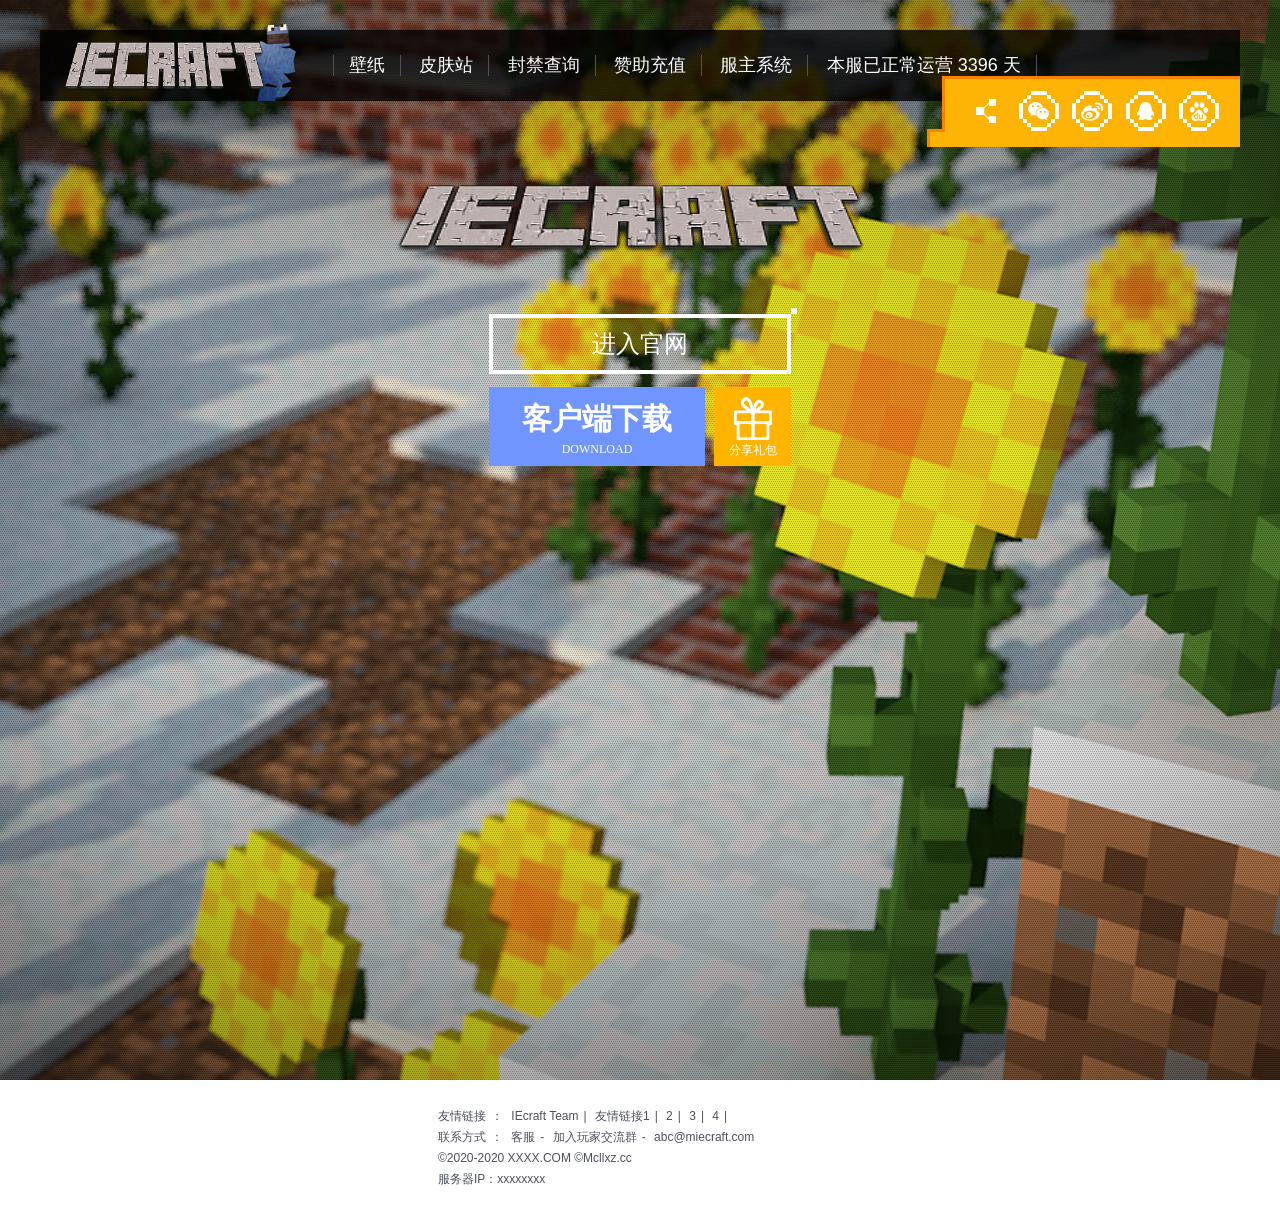
==== index.htm @ 5efed2fd "Add files via upload" ====
<!DOCTYPE html>
<!--[if lt IE 7 ]> <html class="ies ie6"> <![endif]-->
<!--[if IE 7 ]>    <html class="ies ie7"> <![endif]-->
<!--[if IE 8 ]>    <html class="ies ie8"> <![endif]-->
<!--[if IE 9 ]>    <html class="ie9"> <![endif]-->
<!--[if (gt IE 9)|!(IE)]><!-->
<html>
	<!--<![endif]-->

	<head>
		<meta charset="utf-8">
		<meta http-equiv="X-UA-Compatible" content="IE=edge">
		<title>IEcraft-Minecraft-服务器</title>
		<meta name="keywords" content="我的世界IEcraft服务器，我的世界，我的世界服务器，优秀的技术团队，无敌的策划团队，以及扎实基础的地图建筑团队，为玩家提供了一个优秀的游戏环境，让玩家在这里没有烦恼，只有欢声笑语" />
		<meta name="description" content="《IEcraft》，我的世界服务器，Minecraft，Minecraft服务器官网，Minecraft我的世界，IEcraft服务器官网，" />
		<script>
			(function() {
				var t = navigator.userAgent.toLowerCase(),
					n = t.match(/ipad/i) == "ipad",
					r = t.match(/iphone os/i) == "iphone os",
					i = t.match(/midp/i) == "midp",
					s = t.match(/rv:1.2.3.4/i) == "rv:1.2.3.4",
					o = t.match(/ucweb/i) == "ucweb",
					u = t.match(/android/i) == "android",
					a = t.match(/windows ce/i) == "windows ce",
					f = t.match(/windows mobile/i) == "windows mobile";
				n || r || i || s || o || u || a || f
			})()
		</script>
		<link rel="shortcut icon" href="http://mcllxz.cc:888/public/login/static/common/image/icon.ico" type="image/x-icon">
		<link href="./css/css.css" rel="stylesheet">
	</head>

	<body>
		<div class="bgbody">
			<div class="pa topbar">
				<h1 class="logo floatL"><a href="/main.html" target="_blank"><img src="style/picture//logo.png" width="230" height="81"></a></h1>
				<div class="tlink floatL">
					<a href="http://www.iecraft.com" target="_blank">壁纸</a>
					<a href="http://www.iecraft.com" target="_blank">皮肤站</a>
					<a href="http://www.iecraft.com" target="_blank">封禁查询</a>
					<a href="http://www.iecraft.com" target="_blank">赞助充值</a>
					
					<div class="dropdown">
                        <a href="#">服主系统</a>
                            <div class="dropdown-content">
                                <span onclick="window.open('http://www.iecraft.com')" target="_blank">服务器A组</span><br>
                                <span onclick="window.open('http://www.iecraft.com')" target="_blank">服务器B组</span><br>
							    <span onclick="window.open('http://www.iecraft.com')" target="_blank">服务器C组</span><br>
                            </div>
                    </div>
					
					<style>
.dropdown {
  position: relative;
  display: inline-block;
}
.dropdown-content {
  display: none;
  position: absolute;
  background-color: rgba(0,0,0,0.5);
  min-width: 80px;
  box-shadow: 0px 8px 16px 0px rgba(0,0,0,0.2);
  padding: 12px 16px;
  font-size:15px;
  top:20px
}
.dropdown:hover .dropdown-content {
  display: block;
}
</style>
				 <!-- 这下面是计算服务器运行时间，自行修改date日期即可。————IEcraft.com -->
			    <a href="#6">本服已正常运营 <SCRIPT language=JavaScript> 
	         	    var urodz= new Date("8/18/2017"); 
	             	var now = new Date(); 
	             	var ile = now.getTime() - urodz.getTime(); 
		            var dni = Math.floor(ile / (1000 * 60 * 60 * 24)); 
	             	document.write(+dni)</script> 天</a>
					<!-- 这下面是背景音乐的直链，有需要可以添加————IEcraft.com -->
			    <EMBED src="http://mcllxz.cc:88/guanwang.mp3" loop="true" width="0" height="0">
				</div>
				<div class="sharebox floatR">
					<i class="sp ico_share"></i>
					<a href="javascript:;" class="sp ico_cir shareTo" data-shareTo="wx"><i class="sp ico_wx"></i></a>
					<a href="javascript:;" class="sp ico_cir shareTo" data-shareTo="sinawb"><i class="sp ico_wb"></i></a>
					<a href="javascript:;" class="sp ico_cir shareTo" data-shareTo="qq"><i class="sp ico_qq"></i></a>
					<a href="javascript:;" class="sp ico_cir shareTo" data-shareTo="bdtb"><i class="sp ico_bd"></i></a>
					<div id="wxcode" class="pa"></div>
					<i class="pa cube"></i>
				</div>
				<div class="shooting">
					<i class="pa shooter1"></i>
					<i class="pa shooter2"></i>
					<i class="pa bullet1"></i>
					<i class="pa bullet2"></i>
				</div>
			</div>

			<div class="main">
				<div class="slogan pv"><img src="style/picture//t01d03314ba9c24106c.png" width="648" height="185"></div>
				<div class="inner">
					<a href="http://www.iecraft.com" class="mbtn btn1  ">进入官网<i class="pa"></i></a>
					<div class="box_r">
						<div class="box_r1">
							<div class="reg_m1"></div>
						</div>
					</div>
					<!-- 下面这里填写客户端下载地址——IEcraft.com -->
					<a href="http://www.iecraft.com" class="floatL mbtn btn2 dl_btn btn_qdxz1"><span class="cn">客户端下载</span><span class="en">DOWNLOAD</span></a>
					<!-- 如果没有可以改成其他或者删除——IEcraft.com -->
					<a href="http://www.iecraft.com" class="floatR mbtn btn3" target="_blank"><span class="sp ico_box"></span><span>分享礼包</span></a>
				</div>
			</div>

			<div class="pa bgr"></div>
			<div class="pa bgv"><i id="bgv"></i></div>
		</div>

		<div class="pub_footer">
			<style>
				.pub_footer {
					background: #fff;
					clear: both;
					font-size: 12px;
					padding: 25px 0;
					width: 100%
				}
				
				.pub_footerin {
					margin: 0 auto;
					width: 1000px
				}
				
				.footerlogo {
					display: block;
					float: left;
					width: 273px;
					height: 72px;
					margin-top: 10px;
					overflow: hidden;
					text-indent: -9999px;
					background: url(style/images/logo_game360.png) no-repeat
				}
				
				.footertxt {
					color: #4c505c;
					float: left;
					line-height: 21px;
					padding: 0 0 0 20px;
					width: 705px
				}
				
				.pub_footer .gap {
					padding-left: 5px
				}
				
				.pub_footer .footertxt a {
					display: inline-block;
					margin: 0 5px
				}
				
				.pub_footer .footertxt a,
				.pub_footer .footertxt a:hover {
					color: #4c505c
				}
			</style>
			<div class="pub_footerin clearfix">
				<a id="footerlogo" class="footerlogo" style="background:url(style/images/logo_360game.png) no-repeat;">360game</a>
				<div class="footertxt">
					<p>
						<a target="_blank" href="" class="foot_service">友情链接</a>：
						<!-- 请保留IEcraft的友情链接！其他可任意修改。只需把#改成你想要的链接————IEcraft.com -->
						<a target="_blank" href="http://www.iecraft.com/" class="foot_corp">IEcraft Team</a>|
						<a target="_blank" href="#" class="foot_corp">友情链接1</a>|
						<a target="_blank" href="#" class="foot_corp">2</a>|
						<a target="_blank" href="#" class="foot_corp">3</a>|
						<a target="_blank" href="#" class="foot_corp">4</a>|
					<p>
						<a target="_blank" href="#" class="foot_service">联系方式</a>：
						<a target="_blank" href="#" class="foot_corp">客服</a>-
						<a target="_blank" href="#" class="foot_protect">加入玩家交流群</a>-
						<a target="_blank" href="#" class="foot_protect">abc@miecraft.com </a>
					</p>
					<p class="gap foot_copy"></p>
					<!-- 下面是版权信息 ————IEcraft.com -->
					<p class="gap foot_copy">©2020-2020 XXXX.COM ©Mcllxz.cc</p>
					<p class="gap foot_copy">服务器IP：xxxxxxxx</p>
				</div>
			</div>
		</div>

		<!-- IEcraft Server JS -->
		<script src="style/js/monitor_analytic.js"></script>
		<script src="style/js/monitor_qdas.js"></script>
		<script>
			var host = window.location.host,
				hostKey = host.split("."),
				gkey = hostKey[0];
			monitor_qdas.setGlobalParams("gkey", gkey);
			var upage = {
				gkey: window.location.host.split("."),
				platform: window.location.host.match(/game|youxi/)
			};
			upage.platform == "youxi" && (document.getElementById("footerlogo").style.background = "url(http://www.mcllxz.cc/t0158382e087f3ca176.png) no-repeat")
		</script>
		<!-- LLTOWNSERVER端游打点JS end-->
		<!--[if lt IE 9]>
 <script src="style/js/d83e146046cf6533.js"></script>
 <script src="style/js/0d1eb5f1332f8111.js"></script>
 <script src="style/js/0593c0f7e8800030.js"></script>
<![endif]-->
		<script src="style/js/clientdata_common.js"></script>
		<!--IEcraft官网通用js组件-->
		<script type="text/javascript">
			(function() {
				var e, t = /(?:^|;\s)Q=(.*?);/,
					n = function(e, t) {
						var n = new RegExp("(^|&)" + e + "=([^&]*)(&|$)", "i"),
							r = location.search.substr(1).match(n);
						return r !== null ? unescape(r[2]) : t || null
					};
				e = n("from"), t = n("placeid"), e && monitor_qdas.setGlobalParams("from", e), t && monitor_qdas.setGlobalParams("placeid", t)
			})(), monitor_qdas.setUrl().setProject("QH_103_4#1_bzsj").getTrack().getClickAndKeydown().getClickHeatmap(10, 1), $(function() {
						$(".top_360logo").attr("href", "http://bzsj.game.360.cn/"), $(".showwxico").hover(function() {
							$(".showwxico img").fadeIn(200)
						}, function() {
							$(".showwxico img").stop(0).fadeOut(200)

						})
		</script>
		<script type="text/javascript">
			function getQueryString(e) {
				var t = new RegExp("(^|&)" + e + "=([^&]*)(&|$)"),
					n = window.location.search.substr(1).match(t);
				if(n != null) {
					var r = unescape(n[2]);
					return r.replace(/[><'"{}]/g, "")
				}
				return null
			}

			function downloadUrl(e) {
				for(var t = 0; t < qdxzArray.length; t++) e == qdxzArray[t][0] && ($(".btn_qdxz1").attr("href", links.url + qdxzArray[t][0] + links.dl), $(".btn_qdxz2").attr("href", links.url + qdxzArray[t][0] + links.client), qdxzArray[t][1] == "wd" ? $(".btn_qdxz2").remove() : qdxzArray[t][1] == "khd" && $(".btn_qdxz1").remove())
			}
			var links = {
					url: "http://bzsj.down.360-g.net/bzsj/setup/",
					dl: "/trove_downloader.exe",
					client: "/TroveInstall.zip"
				},
				dl_channel = getQueryString("channel"),
				qdxzArray = [
					[617350001, "all"],
					[623180001, "all"],
					[617340001, "wd"],
					[623180003, "wd"],
					[623180005, "wd"],
					[623180007, "wd"],
					[623180009, "wd"],
					[623180011, "wd"],
					[623180013, "wd"],
					[623180015, "wd"],
					[623180017, "wd"],
					[623180019, "wd"],
					[623180021, "wd"],
					[623180023, "wd"],
					[623180025, "wd"],
					[623180027, "wd"],
					[623180031, "wd"],
					[623180033, "wd"],
					[623180035, "wd"],
					[623180037, "wd"],
					[623180043, "wd"],
					[623180045, "wd"],
					[623180047, "wd"],
					[623180049, "wd"],
					[623180051, "wd"],
					[623180053, "wd"],
					[623180055, "wd"],
					[623180057, "wd"],
					[623180059, "wd"],
					[623180061, "wd"],
					[623180063, "wd"],
					[623180065, "wd"],
					[623180067, "wd"],
					[623180069, "wd"],
					[623180071, "wd"],
					[623180073, "wd"],
					[623180075, "wd"],
					[623180077, "all"],
					[623180079, "wd"],
					[623180081, "wd"],
					[623180083, "wd"],
					[623180085, "wd"],
					[623180087, "wd"],
					[623180089, "wd"],
					[623180091, "wd"],
					[623180093, "wd"],
					[623180095, "wd"],
					[623180097, "wd"],
					[623180099, "wd"],
					[623180101, "wd"],
					[623180103, "wd"],
					[623180105, "wd"],
					[623180107, "wd"],
					[623180109, "wd"]
				];
			downloadUrl(dl_channel)
		</script>
		<script src="style/js/pub_win3.js"></script>
		<script src="style/js/qrcode.js"></script>
		<script src="style/js/swfobject.js"></script>
		<script>
			function autobody() {
				var e = $(window).width();
				e <= 1102 ? $(".sharebox").hide() : $(".sharebox").show(), e <= 810 ? $("body").css("width", "810px") : $("body").removeAttr("style")
			}

			function shareToFunc(e) {
				var t = $(this).attr("data-shareTo"),
					n, r = {};
				r.url = e.data.url, r.title = e.data.title, r.pic = e.data.pic, r.pics = e.data.pic, r.desc = e.data.desc, r.summary = e.data.summary, r.site = e.data.site;
				if(t == "qq") n = "http://www.mcllxz.cc?";
				else if(t == "qzone") n = "http://www.mcllxz.cc?";
				else if(t == "bdtb") n = "http://www.mcllxz.cc?";
				else if(t == "sinawb") n = "http://www.mcllxz.cc?";
				else if(t == "wx") n = "http://www.mcllxz.cc?";
				var s = [];
				for(var o in r) s.push(o + "=" + encodeURIComponent(r[o] || ""));
				var u = (window.screen.availHeight - 750) / 2,
					a = (window.screen.availWidth - 680) / 2,
					f = n + s.join("&");
				window.open(f, "", "width=750, height=680, top=" + u + ", left=" + a + ", toolbar=no, menubar=no, scrollbars=no, location=yes, resizable=no, status=no");
				return
			}
			var option = {};
			option.regCB = function() {
				ucpass.getUserInfo(function(e) {
					$(".username").html(e.data.nickName), $(".box_r").animate({
						height: "123px"
					}, 300), $(".box_r1").hide(), $(".box_r2").show()
				})
			}, option.wrapper = $(".reg_m1"), ucpass.signup(option);
			if(canPlayVideoTag == 1) {
				var bgv = document.createElement("video");
				bgv.src = "http://mcllxz.cc:88/guanwang.mp4", bgv.controles = !1, bgv.autoplay = !0, bgv.loop = !0, bgv.muted = !0, $(".bgv").append(bgv)
			} else swfobject.embedSWF("http://p0.yx-s.com/d/bzsj/cover/cover-ys.swf", "bgv", "1920", "1080", "9.0.0", "http://s9.yx-s.com/static/1778de90f3fc0704.swf", flashvars, params, attributes);
			var shareInfo = {
				url: "http://www.mcllxz.cc/",
				title: "\u300aLL\u5c0f\u9547\u300b\u6211\u7684\u4e16\u754c\u670d\u52a1\u5668",
				desc: "\u300aLL\u5c0f\u9547\u300b\u4f60\u662f\u5426\u56e0\u4e3a\u627e\u4e0d\u5230\u4e00\u4e2a\u597d\u73a9\u7684\u670d\u52a1\u5668\u800c\u70e6\u607c\u5417\uff1f \u4f60\u662f\u5426\u60f3\u548c\u57fa\u53cb\u4e00\u8d77\u5728\u77ff\u6d1e\u91cc\u9759\u9759\u7684\u6316\u77ff\uff1f \u4f60\u662f\u5426\u60f3\u5728Minecraft\u91cc\u64b8\u51fa\u4e00\u5ea7\u5931\u843d\u7684\u5929\u7a7a\u4e4b\u57ce\uff1f \u4f60\u662f\u5426\u60f3\u548c\u5927\u5bb6\u4e00\u8d77\u5927\u6218\u672b\u5f71\u9f99\uff1f \u4f60\u662f\u5426\u60f3\u627e\u56deMinecraft\u6700\u5b81\u9759\u7684\u611f\u89c9\uff1f \u6765\u5427\uff01\u52a0\u5165\u6211\u4eec\u5427\uff01LL\u5c0f\u9547\u670d\u52a1\u5668\u6c38\u8fdc\u6b22\u8fce\u4f60\uff01 \u5e26\u4e0a\u57fa\u53cb\uff0c\u5f00\u542f\u9ea6\u514b\u98ce\uff0c\u5e26\u4e0a\u8033\u673a\u3002 \u8fd9\u4e2a\u4e16\u754c\u5c31\u662f\u4f60\u4eec\u7684\uff01 \u6700\u521d\u7684\u751f\u5b58\uff0c\u5c31\u662f\u6700\u7f8e\u7684\u98ce\u666f\u3002",
				summary: "\u300aLL\u5c0f\u9547\u300b\u4f60\u662f\u5426\u56e0\u4e3a\u627e\u4e0d\u5230\u4e00\u4e2a\u597d\u73a9\u7684\u670d\u52a1\u5668\u800c\u70e6\u607c\u5417\uff1f \u4f60\u662f\u5426\u60f3\u548c\u57fa\u53cb\u4e00\u8d77\u5728\u77ff\u6d1e\u91cc\u9759\u9759\u7684\u6316\u77ff\uff1f \u4f60\u662f\u5426\u60f3\u5728Minecraft\u91cc\u64b8\u51fa\u4e00\u5ea7\u5931\u843d\u7684\u5929\u7a7a\u4e4b\u57ce\uff1f \u4f60\u662f\u5426\u60f3\u548c\u5927\u5bb6\u4e00\u8d77\u5927\u6218\u672b\u5f71\u9f99\uff1f \u4f60\u662f\u5426\u60f3\u627e\u56deMinecraft\u6700\u5b81\u9759\u7684\u611f\u89c9\uff1f \u6765\u5427\uff01\u52a0\u5165\u6211\u4eec\u5427\uff01LL\u5c0f\u9547\u670d\u52a1\u5668\u6c38\u8fdc\u6b22\u8fce\u4f60\uff01 \u5e26\u4e0a\u57fa\u53cb\uff0c\u5f00\u542f\u9ea6\u514b\u98ce\uff0c\u5e26\u4e0a\u8033\u673a\u3002 \u8fd9\u4e2a\u4e16\u754c\u5c31\u662f\u4f60\u4eec\u7684\uff01 \u6700\u521d\u7684\u751f\u5b58\uff0c\u5c31\u662f\u6700\u7f8e\u7684\u98ce\u666f\u3002",
				pic: "http://www.mcllxz.cc/style/style/images/logo.png"
			};
			$(function() {
				var e = new QRCode(document.getElementById("wxcode"), {
					width: 200,
					height: 200
				});
				e.makeCode(shareInfo.url), $(".showcode").hover(function() {
					$("#wxcode").fadeIn(200)
				}, function() {
					$("#wxcode").hide()
				}), $("body").on("click", ".shareTo", shareInfo, shareToFunc), $(".show_r").one("mouseover", function() {
					$(".box_r").animate({
						height: "317px"
					}, 500), $(".main").animate({
						"margin-top": "150px"
					}, 500)
				}), $("html").hasClass("ies") && (autobody(), $(window).resize(function() {
					autobody()
				}));
				var t = {
					modus: "codeBlock",
					content: '<div class="cutin"><h2>\u656c\u8bf7\u671f\u5f85</h2></div>'
				};
				$("body").on("click", ".win_qd", t, openWin);
				var n = {
					modus: "pvwin",
					url: "http://mcllxz.cc:88/guanwang.mp4",
					width: 1280,
					height: 720,
					autoplay: !0
				};
				$("body").on("click", ".pv", n, playMedia)
			})
		</script>

		<style>
			.quc-mod-sign-up .quc-tip-icon {
				display: inline-block;
				vertical-align: top;
				margin: 0 0 0 5px;
				position: relative;
				top: 8px;
				background: url(style/images/ico.png) no-repeat;
				width: 15px;
				height: 15px
			}
			
			.quc-mod-sign-up .quc-tip-icon-correct {
				background-position: 0 0
			}
			
			.quc-mod-sign-up .quc-tip-icon-incorrect {
				background-position: 0 -15px
			}
			
			.quc-mod-sign-up .quc-left-bar,
			.quc-mod-sign-up a.quc-link-login,
			.quc-mod-sign-up .quc-tip-wrapper {
				display: none
			}
			
			.quc-mod-sign-up .quc-main {
				float: none;
				margin: 0;
				padding: 0;
				width: 100%;
				background: 0;
				border-left: 0;
				box-shadow: none
			}
			
			.quc-mod-sign-up .quc-main .quc-label,
			.quc-mod-sign-up .quc-input-bg,
			.quc-mod-sign-up .quc-input {
				display: inline-block;
				vertical-align: top;
				border: 0;
				background: 0
			}
			
			.quc-mod-sign-up .quc-main .quc-label {
				position: relative;
				top: 0;
				left: 0;
				margin: 0;
				text-align: right;
				padding-right: 10px;
				background: 0
			}
			
			.quc-mod-sign-up .quc-field .quc-input-bg {
				width: auto;
				padding: 0;
				margin: 0;
				border: 0
			}
			
			.quc-mod-sign-up .quc-input-short .quc-input-bg {
				background: 0
			}
			
			.quc-mod-sign-up .quc-field .quc-tip {
				display: block;
				overflow: hidden
			}
			
			.quc-mod-sign-up a.quc-captcha-change {
				display: inline-block;
				margin: 0;
				vertical-align: top
			}
			
			.reg_m1 .quc-mod-sign-up .quc-field {
				height: 50px
			}
			
			.reg_m1 .quc-mod-sign-up .quc-main .quc-label,
			.reg_m1 .quc-mod-sign-up .quc-input-bg,
			.reg_m1 .quc-mod-sign-up .quc-input {
				height: 29px;
				line-height: 29px
			}
			
			.reg_m1 .quc-mod-sign-up .quc-main .quc-label {
				width: 60px;
				color: #fff;
				font-size: 12px
			}
			
			.reg_m1 .quc-mod-sign-up .quc-input {
				width: 190px;
				padding: 0 5px;
				height: 27px;
				line-height: 27px;
				color: #fff;
				border: 0;
				background: url(style/images/bg_cover.png)
			}
			
			.reg_m1 .quc-mod-sign-up .quc-input-short .quc-input {
				width: 74px
			}
			
			.reg_m1 .quc-mod-sign-up .quc-field .quc-tip {
				margin-left: 71px;
				color: #ff3200;
				line-height: 20px;
				font-size: 12px
			}
			
			.reg_m1 .quc-mod-sign-up .quc-field-captcha .quc-tip {
				width: 220px
			}
			
			.reg_m1 .quc-mod-sign-up a.quc-captcha-change {
				height: 29px;
				line-height: 29px;
				color: #ff3200
			}
			
			.reg_m1 .quc-mod-sign-up .quc-field-licence {
				margin: 0;
				height: 20px;
				color: #fff;
				text-align: center
			}
			
			.reg_m1 .quc-mod-sign-up .quc-field-licence a {
				color: #fff
			}
			
			.reg_m1 .quc-mod-sign-up .quc-captcha-img {
				margin: 0 5px;
				width: 70px;
				height: 29px
			}
			
			.quc-mod-sign-up .quc-button,
			.quc-mod-sign-up .quc-button:hover,
			.reg_m1 .quc-mod-sign-up .quc-field-submit {
				height: 42px
			}
			
			.quc-mod-sign-up .quc-button,
			.quc-mod-sign-up .quc-button:hover {
				background: #39ab49;
				display: block;
				margin: 0 auto;
				width: 167px;
				height: 39px;
				line-height: 38px;
				color: #fff;
				font-size: 18px;
				overflow: hidden;
				cursor: pointer;
				border: 0;
				text-indent: 0;
				font-family: microsoft yahei
			}
			
			.reg_m1 .quc-mod-sign-up .quc-quc-field-submit {
				margin-bottom: 5px
			}
			
			.cutin {
				background: #fff;
				padding: 30px 50px;
				font-size: 20px
			}
			
			.bgv {
				top: 0;
				left: 0;
				width: 100%;
				height: 1080px;
				margin: 0
			}
			
			.bgv video {
				width: 100%;
				height: 100%;
				object-fit: cover
			}
			
			@media screen and (max-width:1102px) {
				.bgv video {
					display: none
				}
			}
			
			.closeWin {
				text-indent: -999em
			}
		</style>
	</body>

</html>
---- css/css.css ----
.closeWin,
			.main .slogan,
			.sp {
				cursor: pointer
			}
			
			body {
				font-size: 12px;
				font-family: microsoft yahei, Arial;
				background: #fff;
				overflow-x: hidden
			}
			
			blockquote,
			body,
			dd,
			div,
			dl,
			dt,
			fieldset,
			form,
			h1,
			h2,
			h3,
			h4,
			h5,
			h6,
			input,
			li,
			ol,
			p,
			pre,
			td,
			textarea,
			th,
			ul {
				padding: 0;
				margin: 0
			}
			
			abbr,
			acronym,
			img {
				border: 0
			}
			
			address,
			caption,
			cite,
			code,
			dfn,
			em,
			th,
			var {
				font-weight: 400;
				font-style: normal
			}
			
			ol,
			ul {
				list-style: none
			}
			
			button,
			input,
			optgroup,
			option,
			select,
			textarea {
				font-family: inherit;
				font-size: inherit;
				font-style: inherit;
				font-weight: inherit;
				outline: 0
			}
			
			table {
				border-collapse: collapse;
				border-spacing: 0
			}
			
			textarea {
				resize: none
			}
			
			a:hover,
			a:link,
			a:visited {
				text-decoration: none
			}
			
			a:focus {
				outline: 0
			}
			
			@font-face {
				font-family: fk;
				src: url("../../s5.qhres.com/static/c21f2aa87c5f5036.ttf")/*tpa=http://s5.qhres.com/static/c21f2aa87c5f5036.ttf*/, url("../../s5.qhres.com/static/824177d40a777a3b.eot")/*tpa=http://s5.qhres.com/static/824177d40a777a3b.eot*/
			}
			
			html {
				*overflow-x: hidden
			}
			
			.clearfix,
			.floatG {
				*zoom: 1
			}
			
			.clearfix:after,
			.floatG:after {
				content: ".";
				display: block;
				height: 0;
				clear: both;
				visibility: hidden
			}
			
			.bgbody,
			.bgr {
				height: 1080px
			}
			
			.clearb {
				clear: both
			}
			
			.alignC {
				text-align: center
			}
			
			.alignR {
				text-align: right
			}
			
			.box_r2,
			.mbtn {
				text-align: center
			}
			
			.floatG li,
			.floatL {
				float: left;
				_display: inline
			}
			
			.floatR {
				float: right;
				_display: inline
			}
			
			.pa {
				position: absolute
			}
			
			.bgbody,
			.btn1,
			.main,
			.sharebox {
				position: relative
			}
			
			.bgbody {
				background: url("../style/images/t015cb7cde0d3f0277b.jpg")/*tpa=http://www.mcllxz.cc/style/images/t015cb7cde0d3f0277b.jpg*/ center top no-repeat;
				padding-top: 1px
			}
			
			.bgr {
				z-index: 2;
				top: 0;
				left: 0;
				width: 100%;
				background: url("../style/images/bg_r.png")/*tpa=http://www.mcllxz.cc/style/images/bg_r.png*/
			}
			
			.topbar {
				z-index: 10;
				top: 30px;
				left: 40px;
				right: 40px;
				height: 71px;
				background: url("../style/images/bg_c.png")/*tpa=http://www.mcllxz.cc/style/images/bg_c.png*/
			}
			
			.topbar .logo {
				margin: -4px 54px 0 9px
			}
			
			.topbar .tlink {
				margin-top: 25px;
				height: 21px;
				border-left: 1px solid #564f5a
			}
			
			.topbar .tlink a {
				display: inline-block;
				height: 21px;
				line-height: 21px;
				border-right: 1px solid #564f5a;
				font-size: 18px;
				color: #fff;
				padding: 0 15px
			}
			
			.topbar .tlink ul {
				display: inline-block;
				height: 21px;
				line-height: 21px;
				border-right: 1px solid #564f5a;
				font-size: 18px;
				color: #fff;
				padding: 0 15px
			}
			
			.topbar .tlink a:hover {
				color: #ff0
			}
			
			.dropdown-content span:hover {
				color: #ff0
			}
			
			.dropdown-content span {
				color: #fff;
				display:block;
				cursor: pointer;
			}
			.dropdown {
  position: relative;
  display: inline-block;
}
.dropdown-content {
  display: none;
  position: absolute;
  background-color: rgba(0,0,0,0.5);
  min-width: 160px;
  box-shadow: 0px 8px 16px 0px rgba(0,0,0,0.2);
  padding: 12px 16px;
  font-size:15px;
  top:20px
}
.dropdown:hover .dropdown-content {
  display: block;
}
			.sharebox,
			.sharebox .cube {
				border-top: 3px solid #fd8201;
				border-left: 3px solid #fd8201;
				background: #fdb404
			}
			
			.sharebox {
				height: 56px;
				padding: 12px 21px 0
			}
			
			.sharebox .cube {
				left: -18px;
				bottom: 0;
				width: 15px;
				height: 15px
			}
			
			.sp {
				background: url("../style/images/sp.png")/*tpa=http://www.mcllxz.cc/style/images/sp.png*/ no-repeat
			}
			
			.ico_dl {
				background-position: -40px 0
			}
			
			.ico_share {
				background-position: -80px 0
			}
			
			.ico_cir {
				background-position: -120px 0
			}
			
			.ico_wx {
				background-position: -280px 0
			}
			
			.ico_wb {
				background-position: -240px 0
			}
			
			.ico_qq {
				background-position: -200px 0
			}
			
			.ico_bd {
				background-position: -160px 0
			}
			
			.ico_box {
				margin: 10px auto 2px;
				width: 38px;
				height: 43px;
				background-position: 0 -41px
			}
			
			.sharebox a,
			.sharebox i {
				display: inline-block;
				height: 40px;
				overflow: hidden;
				vertical-align: top
			}
			
			.sharebox i {
				width: 40px
			}
			
			.sharebox a {
				margin-left: 10px
			}
			
			.sharebox a:hover i {
				-moz-transform: rotateY(180deg);
				-webkit-transform: rotateY(180deg);
				transform: rotateY(180deg)
			}
			
			#wxcode {
				top: 70px;
				left: 0;
				display: none
			}
			
			.btn1,
			.mbtn span {
				display: block
			}
			
			#wxcode img {
				border: 5px solid #fff
			}
			
			.main {
				z-index: 9;
				margin: 125px auto 0;
				width: 668px
			}
			
			.main .inner {
				margin: 0 auto;
				width: 302px
			}
			
			.mbtn {
				color: #fff
			}
			
			.btn1 {
				margin-bottom: 13px;
				height: 52px;
				line-height: 52px;
				border: 4px solid #fff;
				font-size: 24px
			}
			
			.btn1 i {
				top: -10px;
				right: -10px;
				background: #fff;
				width: 6px;
				height: 6px
			}
			
			.btn2,
			.btn3 {
				height: 79px
			}
			
			.btn1:hover,
			.btn1:hover i {
				border-color: #e4ebf6;
				color: #e4ebf6;
				box-shadow: 0 0 10px #000;
				text-shadow: 0 0 10px #000
			}
			
			.btn2 {
				width: 216px;
				background: #7195ff
			}
			
			.btn2 .cn {
				font-size: 30px;
				font-weight: 700;
				padding: 12px 0 2px
			}
			
			.btn2 .en {
				font-size: 12px;
				font-family: fk
			}
			
			.btn2:hover {
				background: #a1aaff
			}
			
			.btn3 {
				width: 77px;
				background: #ffb400
			}
			
			.btn3:hover {
				background: #ff9c00
			}
			
			.box_r {
				height: 0;
				overflow: hidden
			}
			
			.box_r2 {
				font-size: 16px;
				color: #fff;
				line-height: 34px;
				display: none
			}
			
			.box_r1,
			.box_r2 {
				padding: 20px 0;
				border: 1px solid #706b89;
				background: url("../style/images/bg_cover.png")/*tpa=http://www.mcllxz.cc/style/images/bg_cover.png*/
			}
			
			.bgv {
				top: 0;
				left: 50%;
				margin-left: -960px;
				width: 1920px;
				height: 1080px
			}
			
			.unl,
			a.unl,
			a.unl:visited {
				text-decoration: underline
			}
			
			.hue_red,
			a.hue_red,
			a.hue_red:visited {
				color: red
			}
			
			.winBox {
				position: fixed;
				_position: absolute;
				left: 50%;
				z-index: 99999;
				display: none
			}
			
			.closeWin,
			.winCover {
				position: absolute;
				top: 0
			}
			
			.winCover {
				background: url("../style/images/t01007bcc56c805e463.png")/*tpa=http://www.mcllxz.cc/style/images/t01007bcc56c805e463.png*/;
				_filter: Alpha(Opacity=80);
				width: 100%;
				left: 0;
				z-index: 99990
			}
			
			.closeWin {
				right: -30px;
				width: 30px;
				height: 30px;
				overflow: hidden;
				background: url("../style/images/x.png")/*tpa=http://www.mcllxz.cc/style/images/x.png*/ #000
			}
			
			.mbtn,
			.sharebox i,
			.topbar .tlink a {
				-moz-transition: all linear .2s;
				-webkit-transition: all linear .2s;
				transition: all linear .2s
			}
			
			@media screen and (max-width:1102px) {
				.sharebox {
					display: none
				}
			}
			
			@media screen and (max-width:810px) {
				body {
					width: 810px
				}
			}
			
			.topbar .logo,
			.topbar .tlink,
			.topbar .sharebox {
				position: relative;
				z-index: 5
			}
			
			.shooting {
				position: absolute;
				width: 100%;
				top: 0;
				left: 0;
				height: 71px
			}
			
			.shooting i {
				background: url("../style/images/t01bded47820389b871.png")/*tpa=http://www.mcllxz.cc/style/images/t01bded47820389b871.png*/ no-repeat;
				overflow: hidden
			}
			
			.shooting i.shooter1 {
				z-index: 1;
				left: 202px;
				bottom: 0;
				width: 95px;
				height: 77px
			}
			
			.shooting i.shooter2 {
				z-index: 1;
				right: 298px;
				bottom: 0;
				width: 81px;
				height: 89px;
				background-position: -96px 0
			}
			
			.shooting i.bullet1 {
				top: 11px;
				left: 220px;
				width: 72px;
				height: 8px;
				background-position: 0 -78px;
				animation: bullet1 linear infinite 2s
			}
			
			@keyframes bullet1 {
				100% {
					transform: translateX(900px)
				}
			}
			
			.shooting i.bullet2 {
				top: 13px;
				right: 330px;
				width: 90px;
				height: 5px;
				background-position: -87px -90px;
				animation: bullet2 linear infinite 2s
			}
			
			@keyframes bullet2 {
				100% {
					transform: translateX(-900px)
				}
			}
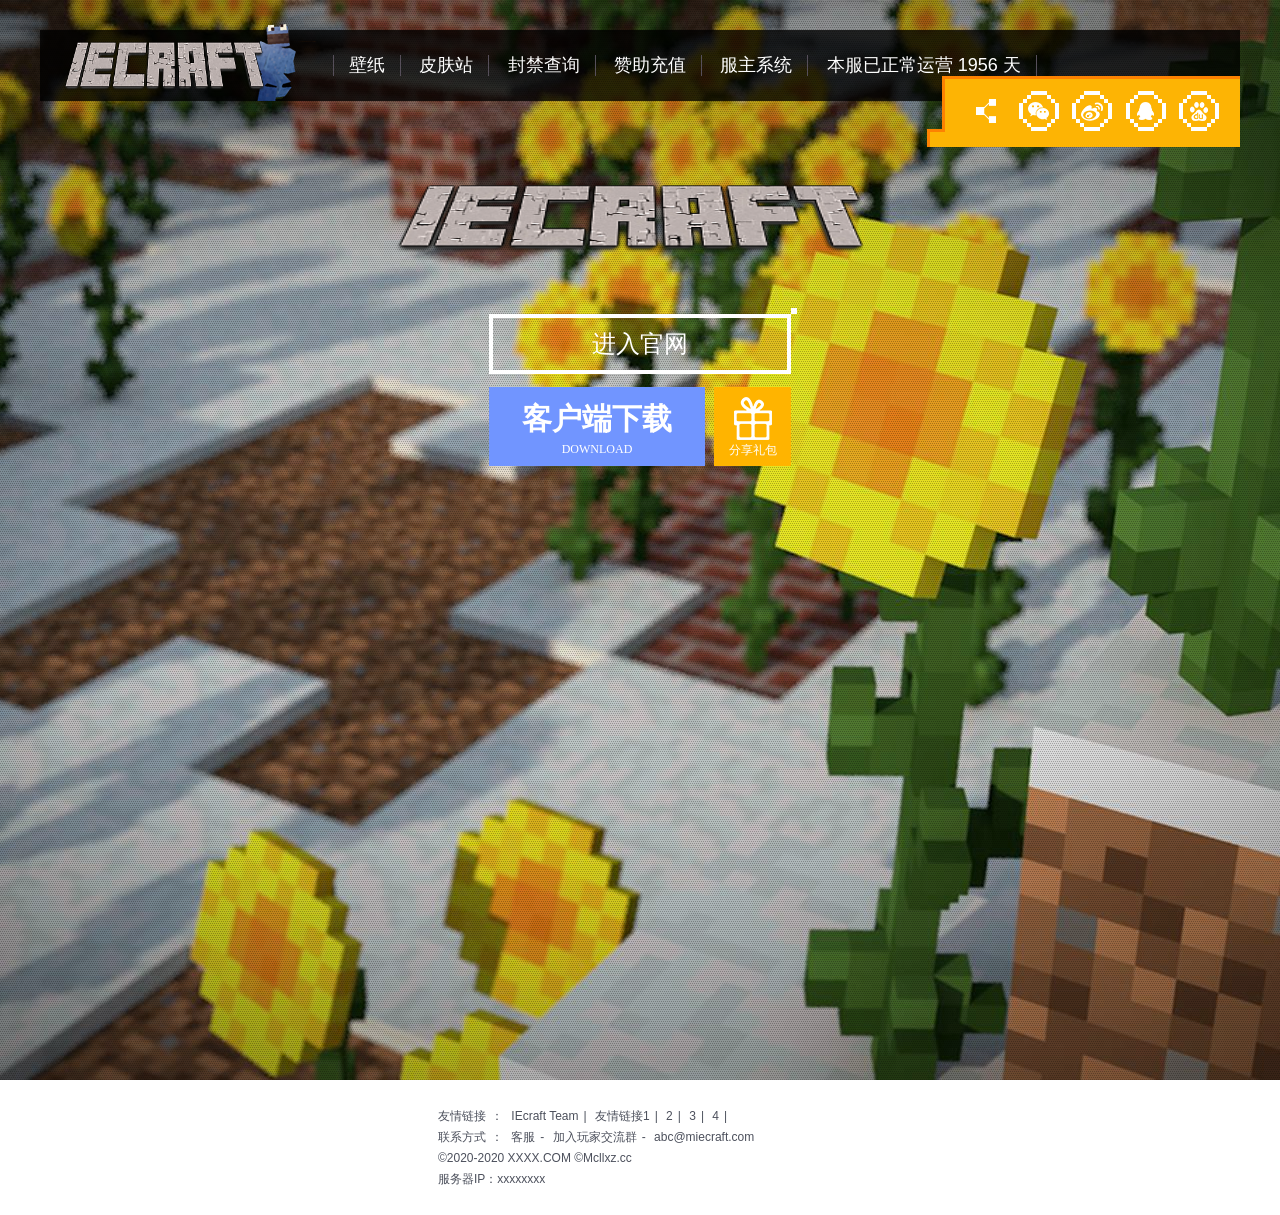
==== commit 0b10a6eb: "Update index.htm" ====
--- a/index.htm
+++ b/index.htm
@@ -71,7 +71,7 @@
 </style>
 				 <!-- 这下面是计算服务器运行时间，自行修改date日期即可。————IEcraft.com -->
 			    <a href="#6">本服已正常运营 <SCRIPT language=JavaScript> 
-	         	    var urodz= new Date("8/18/2017"); 
+	         	    var urodz= new Date("7/28/2021"); 
 	             	var now = new Date(); 
 	             	var ile = now.getTime() - urodz.getTime(); 
 		            var dni = Math.floor(ile / (1000 * 60 * 60 * 24)); 
@@ -586,4 +586,4 @@
 		</style>
 	</body>
 
-</html>+</html>
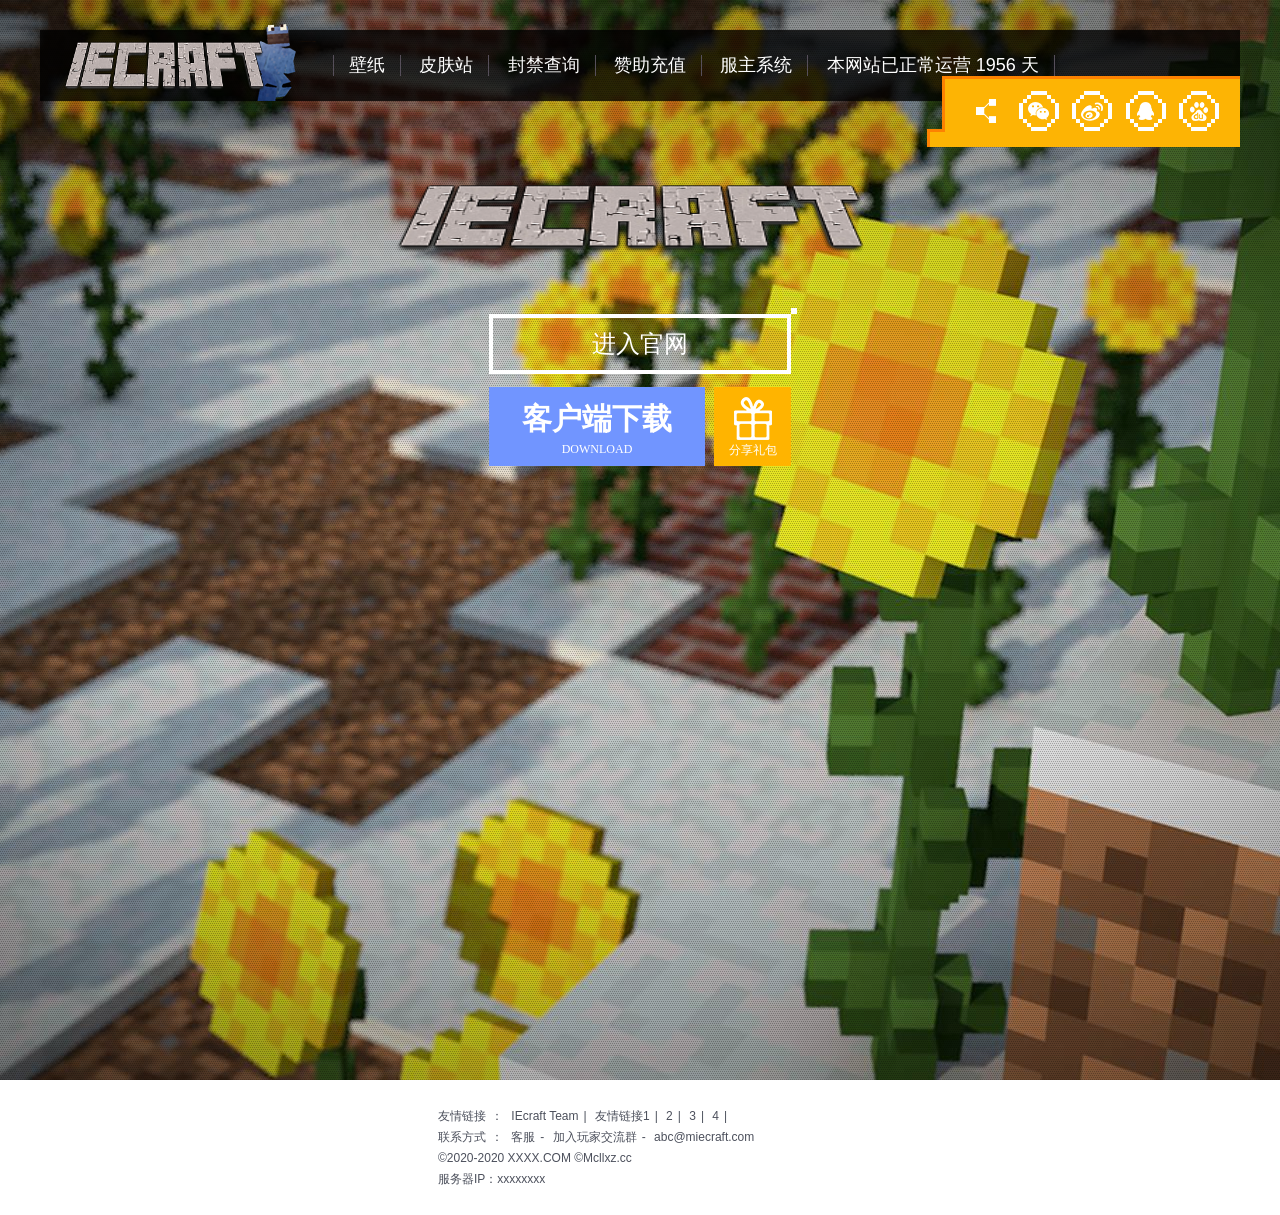
==== commit c5d89b12: "Create index.htm" ====
--- a/index.htm
+++ b/index.htm
@@ -12,7 +12,7 @@
 		<meta http-equiv="X-UA-Compatible" content="IE=edge">
 		<title>IEcraft-Minecraft-服务器</title>
 		<meta name="keywords" content="我的世界IEcraft服务器，我的世界，我的世界服务器，优秀的技术团队，无敌的策划团队，以及扎实基础的地图建筑团队，为玩家提供了一个优秀的游戏环境，让玩家在这里没有烦恼，只有欢声笑语" />
-		<meta name="description" content="《IEcraft》，我的世界服务器，Minecraft，Minecraft服务器官网，Minecraft我的世界，IEcraft服务器官网，" />
+		<meta name="description" content="《沧海域》，我的世界服务器，Minecraft，Minecraft服务器官网，Minecraft我的世界，沧海域服务器官网，" />
 		<script>
 			(function() {
 				var t = navigator.userAgent.toLowerCase(),
@@ -70,7 +70,7 @@
 }
 </style>
 				 <!-- 这下面是计算服务器运行时间，自行修改date日期即可。————IEcraft.com -->
-			    <a href="#6">本服已正常运营 <SCRIPT language=JavaScript> 
+			    <a href="#6">本网站已正常运营 <SCRIPT language=JavaScript> 
 	         	    var urodz= new Date("7/28/2021"); 
 	             	var now = new Date(); 
 	             	var ile = now.getTime() - urodz.getTime(); 
